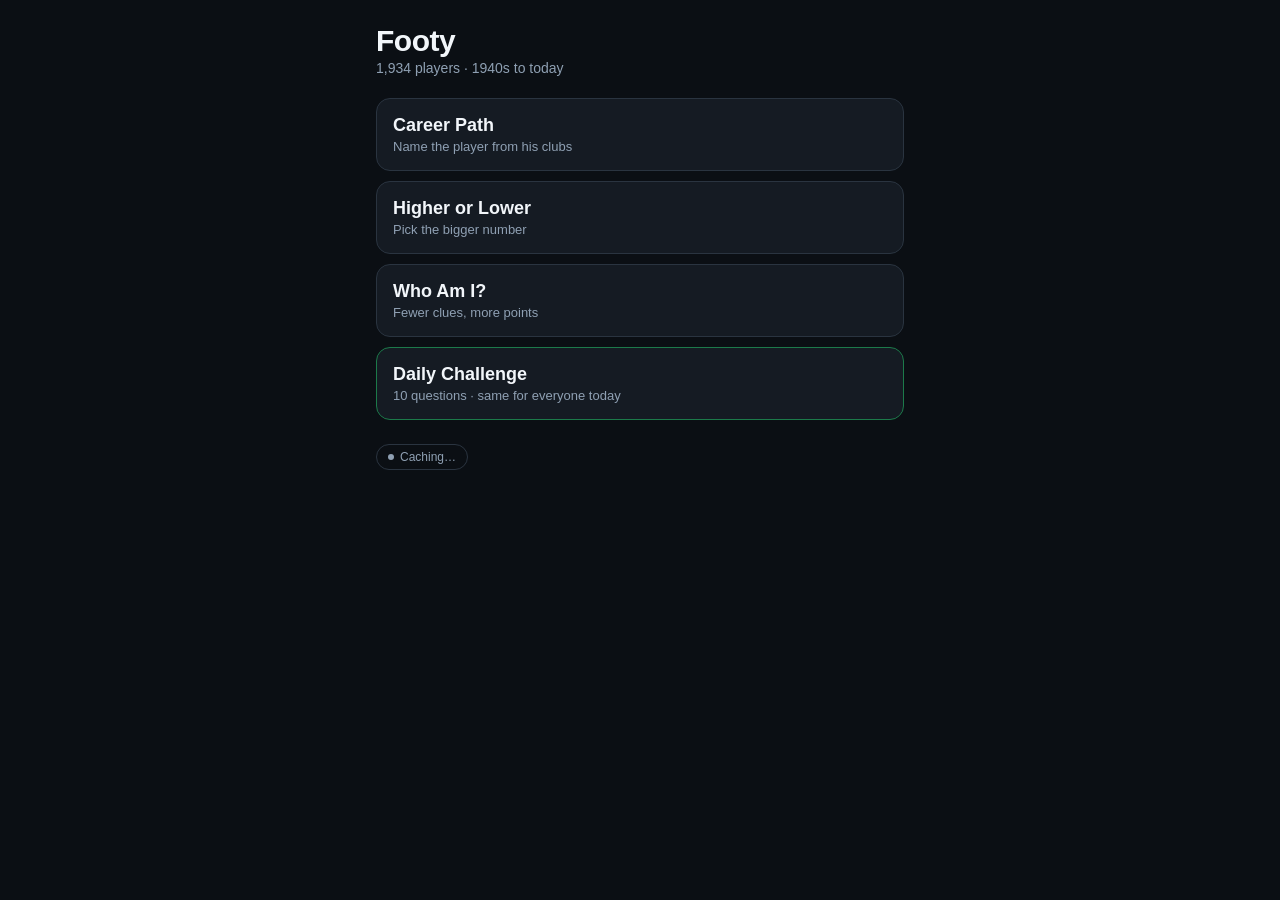
==== app/index.html @ 344a5288 "Football quiz prototype: offline PWA with Wikidata-derived dataset Questions are generated from stru" ====
<!DOCTYPE html>
<html lang="en">
<head>
<meta charset="utf-8">
<meta name="viewport" content="width=device-width,initial-scale=1,viewport-fit=cover">
<meta name="theme-color" content="#0b0f14">
<meta name="apple-mobile-web-app-capable" content="yes">
<meta name="apple-mobile-web-app-status-bar-style" content="black-translucent">
<meta name="apple-mobile-web-app-title" content="Footy">
<link rel="manifest" href="./manifest.webmanifest">
<link rel="apple-touch-icon" href="./icon-180.png">
<link rel="stylesheet" href="./css/style.css">
<title>Footy — football quiz</title>
</head>
<body>
<div id="app" class="app"><div class="loading">Loading…</div></div>
<script type="module" src="./js/main.js"></script>
</body>
</html>
---- app/css/style.css ----
/* Dark + high contrast: readable in bright sun, easy on an OLED battery.
   No webfonts - everything must work with no network at all. */
:root{
  --bg:#0b0f14; --card:#151b23; --card2:#1c242e; --line:#2a3440;
  --fg:#f2f6fa; --muted:#8fa0b3; --accent:#3ddc84; --accent-dim:#1c7a4a;
  --wrong:#ff5c5c; --amber:#ffc14d;
  --pad:16px; --r:14px;
  font-family:-apple-system,BlinkMacSystemFont,"Segoe UI",Roboto,Helvetica,Arial,sans-serif;
}
*{box-sizing:border-box;-webkit-tap-highlight-color:transparent}
html,body{margin:0;height:100%}
body{background:var(--bg);color:var(--fg);overscroll-behavior:none;
  padding:env(safe-area-inset-top) env(safe-area-inset-right) env(safe-area-inset-bottom) env(safe-area-inset-left)}
.app{max-width:560px;margin:0 auto;min-height:100%;display:flex;flex-direction:column;padding:var(--pad)}
.loading{margin:auto;color:var(--muted)}

h1{font-size:30px;letter-spacing:-.5px;margin:8px 0 2px}
.tag{color:var(--muted);font-size:14px;margin-bottom:22px}
.spacer{flex:1}

button{font:inherit;color:inherit;border:0;background:none;cursor:pointer}
.card{display:block;width:100%;text-align:left;background:var(--card);border:1px solid var(--line);
  border-radius:var(--r);padding:16px;margin-bottom:10px;transition:transform .08s,border-color .15s}
.card:active{transform:scale(.985)}
.card .t{font-size:18px;font-weight:650}
.card .b{color:var(--muted);font-size:13px;margin-top:3px}

.bar{display:flex;align-items:center;gap:12px;margin-bottom:18px;font-size:13px;color:var(--muted)}
.bar .back{color:var(--muted);padding:4px 2px}
.prog{flex:1;height:4px;background:var(--card2);border-radius:99px;overflow:hidden}
.prog i{display:block;height:100%;background:var(--accent);transition:width .3s}
.score{font-variant-numeric:tabular-nums;color:var(--fg);font-weight:650}
.streak{color:var(--amber)}

.q{font-size:22px;font-weight:650;line-height:1.25;margin:0 0 4px}
.scope{color:var(--muted);font-size:13px;margin-bottom:18px}

.path{list-style:none;padding:0;margin:0 0 20px}
.path li{display:flex;align-items:baseline;gap:10px;padding:11px 14px;background:var(--card);
  border:1px solid var(--line);border-radius:10px;margin-bottom:6px;font-size:17px;font-weight:600}
.path li .yr{margin-left:auto;color:var(--muted);font-size:13px;font-weight:400;font-variant-numeric:tabular-nums}
.path li .ar{color:var(--accent-dim);font-size:13px}

.clues{list-style:none;padding:0;margin:0 0 18px}
.clues li{padding:12px 14px;background:var(--card);border:1px solid var(--line);border-radius:10px;
  margin-bottom:6px;font-size:16px;animation:in .25s ease}
@keyframes in{from{opacity:0;transform:translateY(-4px)}to{opacity:1;transform:none}}

.opts{display:grid;gap:8px}
.opt{background:var(--card);border:1.5px solid var(--line);border-radius:12px;padding:15px;font-size:17px;font-weight:600}
.opt .sub{display:block;color:var(--muted);font-size:12px;font-weight:400;margin-top:3px}
.opt.right{border-color:var(--accent);background:#14301f}
.opt.wrong{border-color:var(--wrong);background:#2e1618}
.opt.dim{opacity:.45}
.opt .val{float:right;color:var(--accent);font-variant-numeric:tabular-nums}

.hl{display:grid;gap:10px}
.vs{text-align:center;color:var(--muted);font-size:12px;letter-spacing:2px}

.fb{margin-top:16px;padding:14px;border-radius:12px;background:var(--card2);border:1px solid var(--line)}
.fb .h{font-weight:700;margin-bottom:4px}
.fb .h.ok{color:var(--accent)} .fb .h.no{color:var(--wrong)}
.fb .d{color:var(--muted);font-size:14px;line-height:1.45}

.btn{display:block;width:100%;background:var(--accent);color:#04160c;font-weight:700;font-size:17px;
  padding:16px;border-radius:12px;margin-top:14px;text-align:center}
.btn.ghost{background:none;border:1.5px solid var(--line);color:var(--fg)}

.big{font-size:56px;font-weight:750;text-align:center;margin:26px 0 2px;font-variant-numeric:tabular-nums}
.big-sub{text-align:center;color:var(--muted);margin-bottom:26px}
.rows{margin:0 0 18px}
.row{display:flex;justify-content:space-between;padding:11px 0;border-bottom:1px solid var(--line);font-size:15px}
.row .k{color:var(--muted)}

.badge{display:inline-flex;align-items:center;gap:6px;font-size:12px;color:var(--muted);
  border:1px solid var(--line);border-radius:99px;padding:5px 11px;margin-top:14px}
.badge.on{color:var(--accent);border-color:var(--accent-dim)}
.dot{width:6px;height:6px;border-radius:99px;background:currentColor}
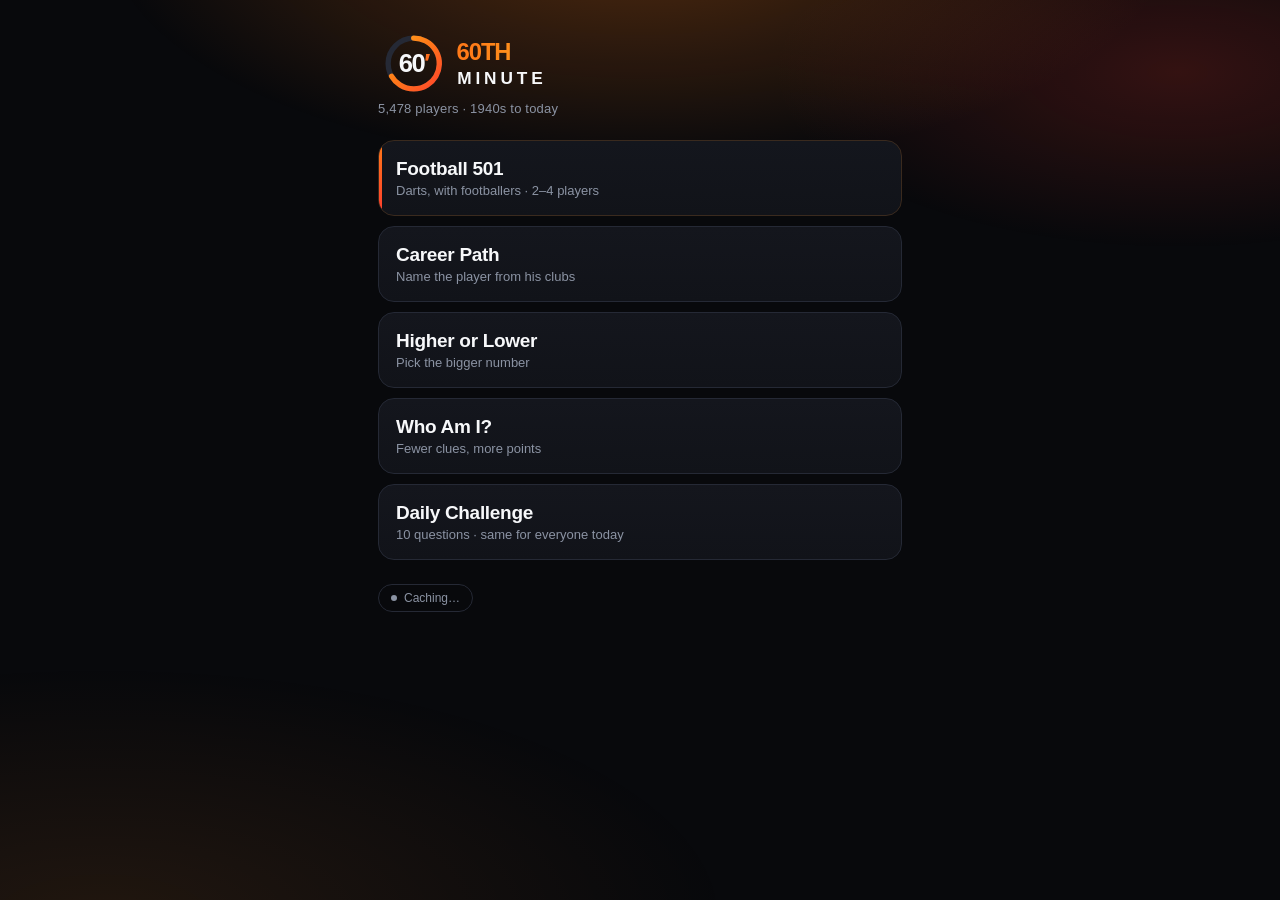
==== commit 09d4a669: "Rename to 60th Minute and add brand identity The mark is a match clock: 60 of 90 minutes is exactly " ====
--- a/app/index.html
+++ b/app/index.html
@@ -6,11 +6,13 @@
 <meta name="theme-color" content="#0b0f14">
 <meta name="apple-mobile-web-app-capable" content="yes">
 <meta name="apple-mobile-web-app-status-bar-style" content="black-translucent">
-<meta name="apple-mobile-web-app-title" content="Footy">
+<meta name="apple-mobile-web-app-title" content="60th Minute">
 <link rel="manifest" href="./manifest.webmanifest">
 <link rel="apple-touch-icon" href="./icon-180.png">
+<link rel="icon" type="image/png" sizes="64x64" href="./icon-64.png">
+<link rel="icon" type="image/png" sizes="32x32" href="./icon-32.png">
 <link rel="stylesheet" href="./css/style.css">
-<title>Footy — football quiz</title>
+<title>60th Minute — football quiz</title>
 </head>
 <body>
 <div id="app" class="app"><div class="loading">Loading…</div></div>
--- a/app/css/style.css
+++ b/app/css/style.css
@@ -1,78 +1,141 @@
-/* Dark + high contrast: readable in bright sun, easy on an OLED battery.
-   No webfonts - everything must work with no network at all. */
+/* Dark base with warm orange energy — high contrast for bright sun, and
+   cheap on an OLED battery. No webfonts: this has to work with no network. */
 :root{
-  --bg:#0b0f14; --card:#151b23; --card2:#1c242e; --line:#2a3440;
-  --fg:#f2f6fa; --muted:#8fa0b3; --accent:#3ddc84; --accent-dim:#1c7a4a;
-  --wrong:#ff5c5c; --amber:#ffc14d;
-  --pad:16px; --r:14px;
+  --bg:#08090c; --bg2:#0d0f14;
+  --card:#14161d; --card2:#1a1d26; --line:#252935; --line-warm:#3a2a1e;
+  --fg:#f7f8fa; --muted:#8b93a3;
+  --hot:#ff7a18; --hot2:#ff3d2e; --amber:#ffb020;
+  --ok:#ff8c2b; --wrong:#ff4459;
+  --pad:18px; --r:16px;
   font-family:-apple-system,BlinkMacSystemFont,"Segoe UI",Roboto,Helvetica,Arial,sans-serif;
 }
 *{box-sizing:border-box;-webkit-tap-highlight-color:transparent}
 html,body{margin:0;height:100%}
-body{background:var(--bg);color:var(--fg);overscroll-behavior:none;
+body{background:var(--bg);color:var(--fg);overscroll-behavior:none;position:relative;
   padding:env(safe-area-inset-top) env(safe-area-inset-right) env(safe-area-inset-bottom) env(safe-area-inset-left)}
-.app{max-width:560px;margin:0 auto;min-height:100%;display:flex;flex-direction:column;padding:var(--pad)}
+/* the warm bloom behind everything */
+body::before{content:'';position:fixed;inset:0;pointer-events:none;z-index:0;
+  background:
+    radial-gradient(60% 38% at 50% -8%, rgba(255,122,24,.30), transparent 70%),
+    radial-gradient(45% 28% at 92% 8%, rgba(255,61,46,.18), transparent 70%),
+    radial-gradient(70% 40% at 8% 102%, rgba(255,140,43,.10), transparent 70%)}
+.app{max-width:560px;margin:0 auto;min-height:100%;display:flex;flex-direction:column;
+  padding:var(--pad);position:relative;z-index:1}
 .loading{margin:auto;color:var(--muted)}
 
-h1{font-size:30px;letter-spacing:-.5px;margin:8px 0 2px}
-.tag{color:var(--muted);font-size:14px;margin-bottom:22px}
+.logo{display:block;width:250px;max-width:74%;height:auto;margin:10px 0 2px}
+h1{font-size:40px;letter-spacing:-1.6px;font-weight:820;margin:14px 0 2px;line-height:1}
+h1 em{font-style:normal;background:linear-gradient(94deg,var(--hot),var(--amber));
+  -webkit-background-clip:text;background-clip:text;color:transparent}
+.tag{color:var(--muted);font-size:13px;margin-bottom:24px;letter-spacing:.2px}
+.kicker{font-size:11px;font-weight:750;letter-spacing:.16em;text-transform:uppercase;
+  color:var(--hot);margin-bottom:7px}
 .spacer{flex:1}
 
 button{font:inherit;color:inherit;border:0;background:none;cursor:pointer}
-.card{display:block;width:100%;text-align:left;background:var(--card);border:1px solid var(--line);
-  border-radius:var(--r);padding:16px;margin-bottom:10px;transition:transform .08s,border-color .15s}
+input,select{font:inherit;color:inherit;background:var(--card2);border:1.5px solid var(--line);
+  border-radius:12px;padding:15px;width:100%;outline:none}
+input:focus,select:focus{border-color:var(--hot)}
+input::placeholder{color:#5c6474}
+select{appearance:none;background-image:linear-gradient(45deg,transparent 50%,var(--muted) 50%),
+  linear-gradient(135deg,var(--muted) 50%,transparent 50%);
+  background-position:calc(100% - 20px) 22px,calc(100% - 14px) 22px;
+  background-size:6px 6px,6px 6px;background-repeat:no-repeat}
+label{display:block;font-size:12px;color:var(--muted);margin:14px 0 6px;
+  text-transform:uppercase;letter-spacing:.1em;font-weight:650}
+
+.card{display:block;width:100%;text-align:left;background:linear-gradient(180deg,var(--card),#111319);
+  border:1px solid var(--line);border-radius:var(--r);padding:17px;margin-bottom:10px;
+  transition:transform .09s,border-color .18s;position:relative;overflow:hidden}
+.card::after{content:'';position:absolute;inset:0 auto 0 0;width:3px;
+  background:linear-gradient(180deg,var(--hot),var(--hot2));opacity:0;transition:opacity .18s}
 .card:active{transform:scale(.985)}
-.card .t{font-size:18px;font-weight:650}
+.card:active::after,.card.hot::after{opacity:1}
+.card.hot{border-color:var(--line-warm)}
+.card .t{font-size:19px;font-weight:720;letter-spacing:-.3px}
 .card .b{color:var(--muted);font-size:13px;margin-top:3px}
 
-.bar{display:flex;align-items:center;gap:12px;margin-bottom:18px;font-size:13px;color:var(--muted)}
+.bar{display:flex;align-items:center;gap:12px;margin-bottom:20px;font-size:13px;color:var(--muted)}
 .bar .back{color:var(--muted);padding:4px 2px}
 .prog{flex:1;height:4px;background:var(--card2);border-radius:99px;overflow:hidden}
-.prog i{display:block;height:100%;background:var(--accent);transition:width .3s}
-.score{font-variant-numeric:tabular-nums;color:var(--fg);font-weight:650}
-.streak{color:var(--amber)}
+.prog i{display:block;height:100%;background:linear-gradient(90deg,var(--hot),var(--amber));transition:width .3s}
+.score{font-variant-numeric:tabular-nums;color:var(--fg);font-weight:720}
+.streak{color:var(--amber);font-weight:700}
 
-.q{font-size:22px;font-weight:650;line-height:1.25;margin:0 0 4px}
-.scope{color:var(--muted);font-size:13px;margin-bottom:18px}
+.q{font-size:24px;font-weight:740;line-height:1.22;letter-spacing:-.5px;margin:0 0 4px}
+.scope{color:var(--muted);font-size:13px;margin-bottom:20px}
 
-.path{list-style:none;padding:0;margin:0 0 20px}
-.path li{display:flex;align-items:baseline;gap:10px;padding:11px 14px;background:var(--card);
-  border:1px solid var(--line);border-radius:10px;margin-bottom:6px;font-size:17px;font-weight:600}
-.path li .yr{margin-left:auto;color:var(--muted);font-size:13px;font-weight:400;font-variant-numeric:tabular-nums}
-.path li .ar{color:var(--accent-dim);font-size:13px}
+.path{list-style:none;padding:0;margin:0 0 22px}
+.path li{display:flex;align-items:baseline;gap:10px;padding:12px 15px;
+  background:linear-gradient(180deg,var(--card),#111319);
+  border:1px solid var(--line);border-radius:11px;margin-bottom:6px;font-size:17px;font-weight:650}
+.path li .yr{margin-left:auto;color:var(--muted);font-size:12px;font-weight:500;font-variant-numeric:tabular-nums}
+.path li .ar{color:var(--hot)}
 
 .clues{list-style:none;padding:0;margin:0 0 18px}
-.clues li{padding:12px 14px;background:var(--card);border:1px solid var(--line);border-radius:10px;
-  margin-bottom:6px;font-size:16px;animation:in .25s ease}
-@keyframes in{from{opacity:0;transform:translateY(-4px)}to{opacity:1;transform:none}}
+.clues li{padding:13px 15px;background:linear-gradient(180deg,var(--card),#111319);
+  border:1px solid var(--line);border-radius:11px;margin-bottom:6px;font-size:16px;animation:in .28s ease}
+.clues li:first-child{border-color:var(--line-warm)}
+@keyframes in{from{opacity:0;transform:translateY(-5px)}to{opacity:1;transform:none}}
 
-.opts{display:grid;gap:8px}
-.opt{background:var(--card);border:1.5px solid var(--line);border-radius:12px;padding:15px;font-size:17px;font-weight:600}
-.opt .sub{display:block;color:var(--muted);font-size:12px;font-weight:400;margin-top:3px}
-.opt.right{border-color:var(--accent);background:#14301f}
-.opt.wrong{border-color:var(--wrong);background:#2e1618}
-.opt.dim{opacity:.45}
-.opt .val{float:right;color:var(--accent);font-variant-numeric:tabular-nums}
+.opts{display:grid;gap:9px}
+.opt{background:linear-gradient(180deg,var(--card),#111319);border:1.5px solid var(--line);
+  border-radius:13px;padding:16px;font-size:17px;font-weight:650;transition:border-color .15s}
+.opt .sub{display:block;color:var(--muted);font-size:12px;font-weight:400;margin-top:4px;line-height:1.35}
+.opt.right{border-color:var(--hot);background:linear-gradient(180deg,#2a1608,#1b1109);
+  box-shadow:0 0 0 1px rgba(255,122,24,.25),0 6px 26px -8px rgba(255,122,24,.5)}
+.opt.wrong{border-color:var(--wrong);background:linear-gradient(180deg,#2c1218,#1c0e12)}
+.opt.dim{opacity:.4}
+.opt .val{float:right;color:var(--amber);font-variant-numeric:tabular-nums;font-weight:750}
 
 .hl{display:grid;gap:10px}
-.vs{text-align:center;color:var(--muted);font-size:12px;letter-spacing:2px}
+.vs{text-align:center;color:var(--hot);font-size:11px;letter-spacing:.28em;font-weight:750}
 
-.fb{margin-top:16px;padding:14px;border-radius:12px;background:var(--card2);border:1px solid var(--line)}
-.fb .h{font-weight:700;margin-bottom:4px}
-.fb .h.ok{color:var(--accent)} .fb .h.no{color:var(--wrong)}
+.fb{margin-top:18px;padding:15px;border-radius:13px;background:var(--card2);border:1px solid var(--line)}
+.fb .h{font-weight:780;margin-bottom:4px;letter-spacing:-.2px}
+.fb .h.ok{color:var(--ok)} .fb .h.no{color:var(--wrong)}
 .fb .d{color:var(--muted);font-size:14px;line-height:1.45}
 
-.btn{display:block;width:100%;background:var(--accent);color:#04160c;font-weight:700;font-size:17px;
-  padding:16px;border-radius:12px;margin-top:14px;text-align:center}
-.btn.ghost{background:none;border:1.5px solid var(--line);color:var(--fg)}
+.btn{display:block;width:100%;background:linear-gradient(94deg,var(--hot),var(--hot2));
+  color:#1a0a02;font-weight:780;font-size:17px;padding:17px;border-radius:13px;margin-top:14px;
+  text-align:center;letter-spacing:-.2px;box-shadow:0 8px 30px -10px rgba(255,90,20,.7)}
+.btn.ghost{background:none;border:1.5px solid var(--line);color:var(--fg);box-shadow:none}
+.btn:disabled{opacity:.4;box-shadow:none}
 
-.big{font-size:56px;font-weight:750;text-align:center;margin:26px 0 2px;font-variant-numeric:tabular-nums}
-.big-sub{text-align:center;color:var(--muted);margin-bottom:26px}
+.big{font-size:68px;font-weight:840;text-align:center;margin:28px 0 2px;letter-spacing:-3px;
+  font-variant-numeric:tabular-nums;
+  background:linear-gradient(94deg,var(--hot),var(--amber));
+  -webkit-background-clip:text;background-clip:text;color:transparent}
+.big-sub{text-align:center;color:var(--muted);margin-bottom:28px}
 .rows{margin:0 0 18px}
-.row{display:flex;justify-content:space-between;padding:11px 0;border-bottom:1px solid var(--line);font-size:15px}
+.row{display:flex;justify-content:space-between;padding:12px 0;border-bottom:1px solid var(--line);font-size:15px}
 .row .k{color:var(--muted)}
 
-.badge{display:inline-flex;align-items:center;gap:6px;font-size:12px;color:var(--muted);
-  border:1px solid var(--line);border-radius:99px;padding:5px 11px;margin-top:14px}
-.badge.on{color:var(--accent);border-color:var(--accent-dim)}
+.badge{display:inline-flex;align-items:center;gap:7px;font-size:12px;color:var(--muted);
+  border:1px solid var(--line);border-radius:99px;padding:6px 12px;margin-top:14px}
+.badge.on{color:var(--ok);border-color:var(--line-warm)}
 .dot{width:6px;height:6px;border-radius:99px;background:currentColor}
+
+/* ---- Football 501 ---- */
+.board{display:grid;gap:8px;margin-bottom:20px}
+.seat{display:flex;align-items:center;gap:12px;padding:14px 16px;border-radius:13px;
+  background:linear-gradient(180deg,var(--card),#111319);border:1.5px solid var(--line)}
+.seat.active{border-color:var(--hot);box-shadow:0 0 0 1px rgba(255,122,24,.22),0 6px 26px -10px rgba(255,122,24,.55)}
+.seat.out{opacity:.45}
+.seat .nm{font-weight:680;font-size:16px}
+.seat .sc{margin-left:auto;font-size:26px;font-weight:800;font-variant-numeric:tabular-nums;letter-spacing:-1px}
+.seat.active .sc{color:var(--amber)}
+.seat .last{font-size:11px;color:var(--muted);margin-top:2px}
+.turnline{font-size:13px;color:var(--muted);margin-bottom:8px}
+.turnline b{color:var(--hot)}
+.entry{display:flex;gap:8px}
+.entry input{flex:1}
+.entry .btn{margin:0;width:auto;padding:15px 22px}
+.log{list-style:none;padding:0;margin:18px 0 0;max-height:190px;overflow:auto}
+.log li{display:flex;gap:10px;padding:9px 0;border-bottom:1px solid var(--line);font-size:14px}
+.log li .who{color:var(--muted);min-width:64px}
+.log li .pts{margin-left:auto;font-variant-numeric:tabular-nums;font-weight:700}
+.log li .pts.zero{color:var(--muted)}
+.chips{display:flex;flex-wrap:wrap;gap:7px;margin-top:8px}
+.chip{border:1.5px solid var(--line);border-radius:99px;padding:9px 15px;font-size:14px;font-weight:620}
+.chip.on{border-color:var(--hot);background:rgba(255,122,24,.1);color:var(--fg)}
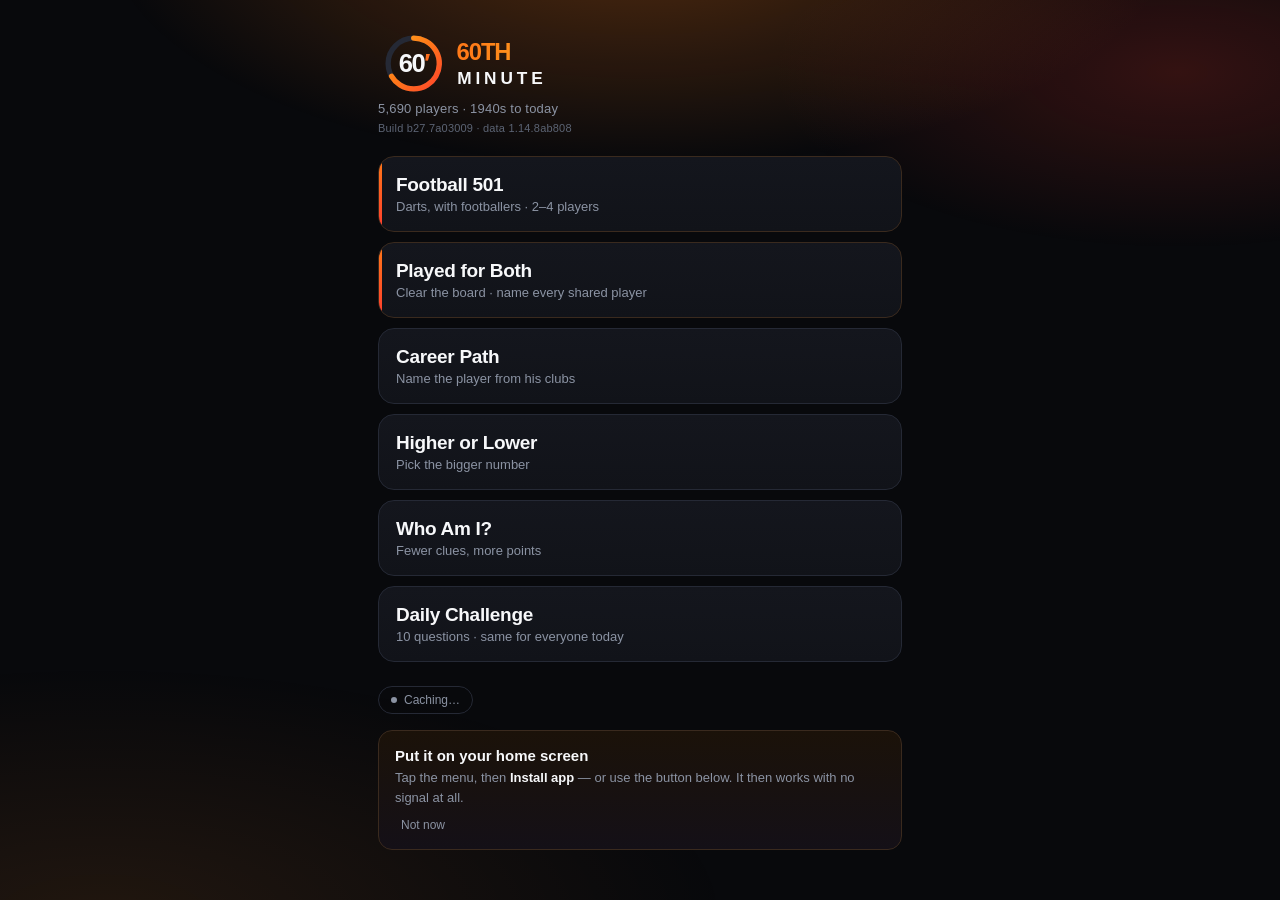
==== commit 3e621d3d: "An opening, and motion throughout The app arrived with a thud - straight from blank to a full menu -" ====
--- a/app/index.html
+++ b/app/index.html
@@ -15,7 +15,25 @@
 <title>60th Minute — football quiz</title>
 </head>
 <body>
-<div id="app" class="app"><div class="loading">Loading…</div></div>
+<!-- Inline so it paints before any script runs: the ring sweeps to 60 minutes
+     while the dataset loads, rather than the app arriving with a thud. -->
+<div id="splash" class="splash">
+  <svg viewBox="0 0 120 120" width="112" height="112" aria-hidden="true">
+    <defs>
+      <linearGradient id="sg" x1="8" y1="14" x2="112" y2="108" gradientUnits="userSpaceOnUse">
+        <stop offset="0" stop-color="#FFB020"/><stop offset=".45" stop-color="#FF7A18"/>
+        <stop offset="1" stop-color="#FF3D2E"/>
+      </linearGradient>
+    </defs>
+    <circle cx="60" cy="60" r="43" fill="none" stroke="#252935" stroke-width="9"/>
+    <path id="sweep" d="M60 17 A43 43 0 1 1 22.76 81.5" fill="none" stroke="url(#sg)"
+          stroke-width="9" stroke-linecap="round"/>
+    <text x="60" y="60" text-anchor="middle" dominant-baseline="central" class="sn"
+          font-size="43" font-weight="800" letter-spacing="-2.5" fill="#F7F8FA">60<tspan fill="url(#sg)">′</tspan></text>
+  </svg>
+  <div class="sword">60TH <b>MINUTE</b></div>
+</div>
+<div id="app" class="app"></div>
 <script type="module" src="./js/main.js"></script>
 </body>
 </html>
--- a/app/css/style.css
+++ b/app/css/style.css
@@ -139,3 +139,127 @@
 .chips{display:flex;flex-wrap:wrap;gap:7px;margin-top:8px}
 .chip{border:1.5px solid var(--line);border-radius:99px;padding:9px 15px;font-size:14px;font-weight:620}
 .chip.on{border-color:var(--hot);background:rgba(255,122,24,.1);color:var(--fg)}
+
+/* 501 typeahead. Suggestions are drawn from every player in the dataset, never
+   filtered to the chosen club — filtering would print the team sheet on screen
+   and there would be no game left. It only helps you spell a name you already
+   had in mind. */
+.sugg{margin-top:8px;border:1px solid var(--line);border-radius:13px;overflow:hidden;
+  background:var(--card2)}
+.sg{display:flex;align-items:baseline;gap:10px;width:100%;text-align:left;padding:13px 15px;
+  border-bottom:1px solid var(--line)}
+.sg:last-child{border-bottom:0}
+.sg .n{font-weight:650;font-size:16px}
+.sg .m{margin-left:auto;color:var(--muted);font-size:12px}
+.sg.on,.sg:active{background:rgba(255,122,24,.13)}
+.sg.on .n{color:var(--amber)}
+
+/* ---- Played for Both ---- */
+.vsbig{display:flex;align-items:center;justify-content:center;gap:14px;flex-wrap:wrap;
+  margin:6px 0 6px;text-align:center}
+.vsbig span{font-size:27px;font-weight:800;letter-spacing:-.9px;line-height:1.1}
+.vsbig i{font-style:normal;font-size:20px;font-weight:700;
+  background:linear-gradient(94deg,var(--hot),var(--amber));
+  -webkit-background-clip:text;background-clip:text;color:transparent}
+.lives{color:var(--hot);letter-spacing:2px;font-size:13px}
+.slots{display:grid;gap:7px;margin-bottom:18px}
+.slot{min-height:46px;display:flex;align-items:center;padding:12px 15px;border-radius:11px;
+  border:1.5px dashed var(--line);background:rgba(20,22,29,.5);font-size:16px;font-weight:620;color:var(--muted)}
+.slot.on{border-style:solid;border-color:var(--hot);color:var(--fg);
+  background:linear-gradient(180deg,#2a1608,#16110c);animation:in .3s ease}
+.slot.miss{border-style:solid;border-color:var(--line);color:var(--muted);opacity:.75}
+.picklist{display:flex;flex-wrap:wrap;gap:7px;max-height:280px;overflow:auto;
+  padding:4px 2px 2px;margin-bottom:4px}
+.pk{border:1.5px solid var(--line);border-radius:99px;padding:9px 14px;font-size:14px;font-weight:600;
+  color:var(--muted)}
+.pk.on{border-color:var(--hot);background:rgba(255,122,24,.12);color:var(--fg)}
+.dataver{color:#5c6474;font-size:11px;margin:-18px 0 22px;letter-spacing:.2px}
+.scopenote{background:var(--card2);border:1px solid var(--line);border-radius:11px;
+  padding:12px 14px;margin:14px 0 4px;font-size:13px;color:var(--fg);line-height:1.45}
+.scopenote span{color:var(--muted);font-size:11px}
+.scopeline{font-size:11px;color:var(--muted);margin:-10px 0 14px;letter-spacing:.2px}
+
+.picklist{max-height:200px}
+.pk.off,.pk[disabled]{opacity:.35}
+.chip.off,.chip[disabled]{opacity:.35}
+
+.chosen{display:flex;align-items:center;gap:10px;margin-top:10px;padding:13px 15px;
+  background:linear-gradient(180deg,var(--card),#111319);border:1.5px solid var(--hot);
+  border-radius:12px;font-size:17px;font-weight:680}
+.chosen .x{margin-left:auto;font-size:12px;color:var(--muted);font-weight:500}
+
+.slot{justify-content:space-between;gap:12px}
+.slot .fig{color:var(--muted);font-size:12px;font-weight:500;white-space:nowrap;font-variant-numeric:tabular-nums}
+.slot.on .fig{color:var(--amber)}
+
+.install{margin-top:16px;padding:16px;border-radius:14px;border:1px solid var(--line-warm);
+  background:linear-gradient(180deg,#1b1209,#141017)}
+.install .t{font-weight:700;font-size:15px;margin-bottom:4px}
+.install .d{color:var(--muted);font-size:13px;line-height:1.5}
+.install .d b{color:var(--fg)}
+.install .btn{margin-top:12px}
+.install .x{display:block;margin-top:10px;color:var(--muted);font-size:12px}
+
+/* ---------- opening ---------- */
+/* The mark is a clock, so the ring drawing itself is the natural loader. */
+.splash{position:fixed;inset:0;z-index:50;display:flex;flex-direction:column;
+  align-items:center;justify-content:center;gap:20px;background:var(--bg);
+  transition:opacity .45s ease, visibility .45s}
+.splash.gone{opacity:0;visibility:hidden;pointer-events:none}
+#sweep{stroke-dasharray:180;stroke-dashoffset:180;animation:sweep 1s cubic-bezier(.4,0,.2,1) forwards}
+@keyframes sweep{to{stroke-dashoffset:0}}
+.splash .sn{opacity:0;animation:pop .5s .45s ease forwards}
+@keyframes pop{from{opacity:0}to{opacity:1}}
+.sword{font-size:15px;font-weight:650;letter-spacing:.34em;color:var(--muted);
+  opacity:0;animation:rise .5s .6s ease forwards}
+.sword b{color:var(--fg);font-weight:800}
+@keyframes rise{from{opacity:0;transform:translateY(6px)}to{opacity:1;transform:none}}
+
+/* ---------- everything else arrives, rather than appearing ---------- */
+@keyframes enter{from{opacity:0;transform:translateY(10px)}to{opacity:1;transform:none}}
+.app > div{animation:enter .34s cubic-bezier(.2,.7,.3,1) both}
+/* stagger the home cards so the list unfolds */
+.card{animation:enter .4s cubic-bezier(.2,.7,.3,1) both}
+.card:nth-child(1){animation-delay:.02s} .card:nth-child(2){animation-delay:.06s}
+.card:nth-child(3){animation-delay:.10s} .card:nth-child(4){animation-delay:.14s}
+.card:nth-child(5){animation-delay:.18s} .card:nth-child(6){animation-delay:.22s}
+.card:nth-child(7){animation-delay:.26s}
+.card{transition:transform .12s ease, border-color .2s ease, box-shadow .2s ease}
+.card:hover{border-color:var(--line-warm)}
+.card:active{transform:scale(.98)}
+
+.opt{animation:enter .3s cubic-bezier(.2,.7,.3,1) both;transition:transform .12s ease,
+  border-color .2s ease, background .2s ease, box-shadow .25s ease, opacity .25s ease}
+.opt:nth-child(1){animation-delay:.03s} .opt:nth-child(2){animation-delay:.07s}
+.opt:nth-child(3){animation-delay:.11s} .opt:nth-child(4){animation-delay:.15s}
+.opt:active{transform:scale(.985)}
+.opt.right{animation:flare .5s ease}
+@keyframes flare{0%{box-shadow:0 0 0 0 rgba(255,122,24,.55)}100%{box-shadow:0 0 0 18px rgba(255,122,24,0)}}
+
+.path li{animation:enter .32s cubic-bezier(.2,.7,.3,1) both}
+.path li:nth-child(1){animation-delay:.03s} .path li:nth-child(2){animation-delay:.09s}
+.path li:nth-child(3){animation-delay:.15s} .path li:nth-child(4){animation-delay:.21s}
+.path li:nth-child(5){animation-delay:.27s} .path li:nth-child(6){animation-delay:.33s}
+.path li:nth-child(7){animation-delay:.39s}
+
+.slot{transition:border-color .25s ease, background .3s ease, color .25s ease}
+.slot.on{animation:land .42s cubic-bezier(.2,.9,.3,1)}
+@keyframes land{0%{transform:scale(.96);opacity:.4}60%{transform:scale(1.015)}100%{transform:none;opacity:1}}
+.seat{transition:border-color .25s ease, box-shadow .3s ease}
+.seat .sc{transition:color .3s ease}
+.fb{animation:enter .3s cubic-bezier(.2,.7,.3,1) both}
+.sg{transition:background .15s ease}
+.chip{transition:border-color .18s ease, background .18s ease, color .18s ease, transform .12s ease}
+.chip:active{transform:scale(.96)}
+.btn{transition:transform .12s ease, box-shadow .25s ease, opacity .2s ease}
+.btn:active{transform:scale(.985)}
+.prog i{transition:width .45s cubic-bezier(.2,.7,.3,1)}
+.big{animation:count .6s cubic-bezier(.2,.9,.3,1) both}
+@keyframes count{from{opacity:0;transform:scale(.82)}to{opacity:1;transform:none}}
+.install{animation:enter .4s .3s cubic-bezier(.2,.7,.3,1) both}
+
+/* respect a system preference for less movement */
+@media (prefers-reduced-motion: reduce){
+  *,*::before,*::after{animation-duration:.01ms !important;animation-delay:0s !important;
+    transition-duration:.01ms !important}
+}
